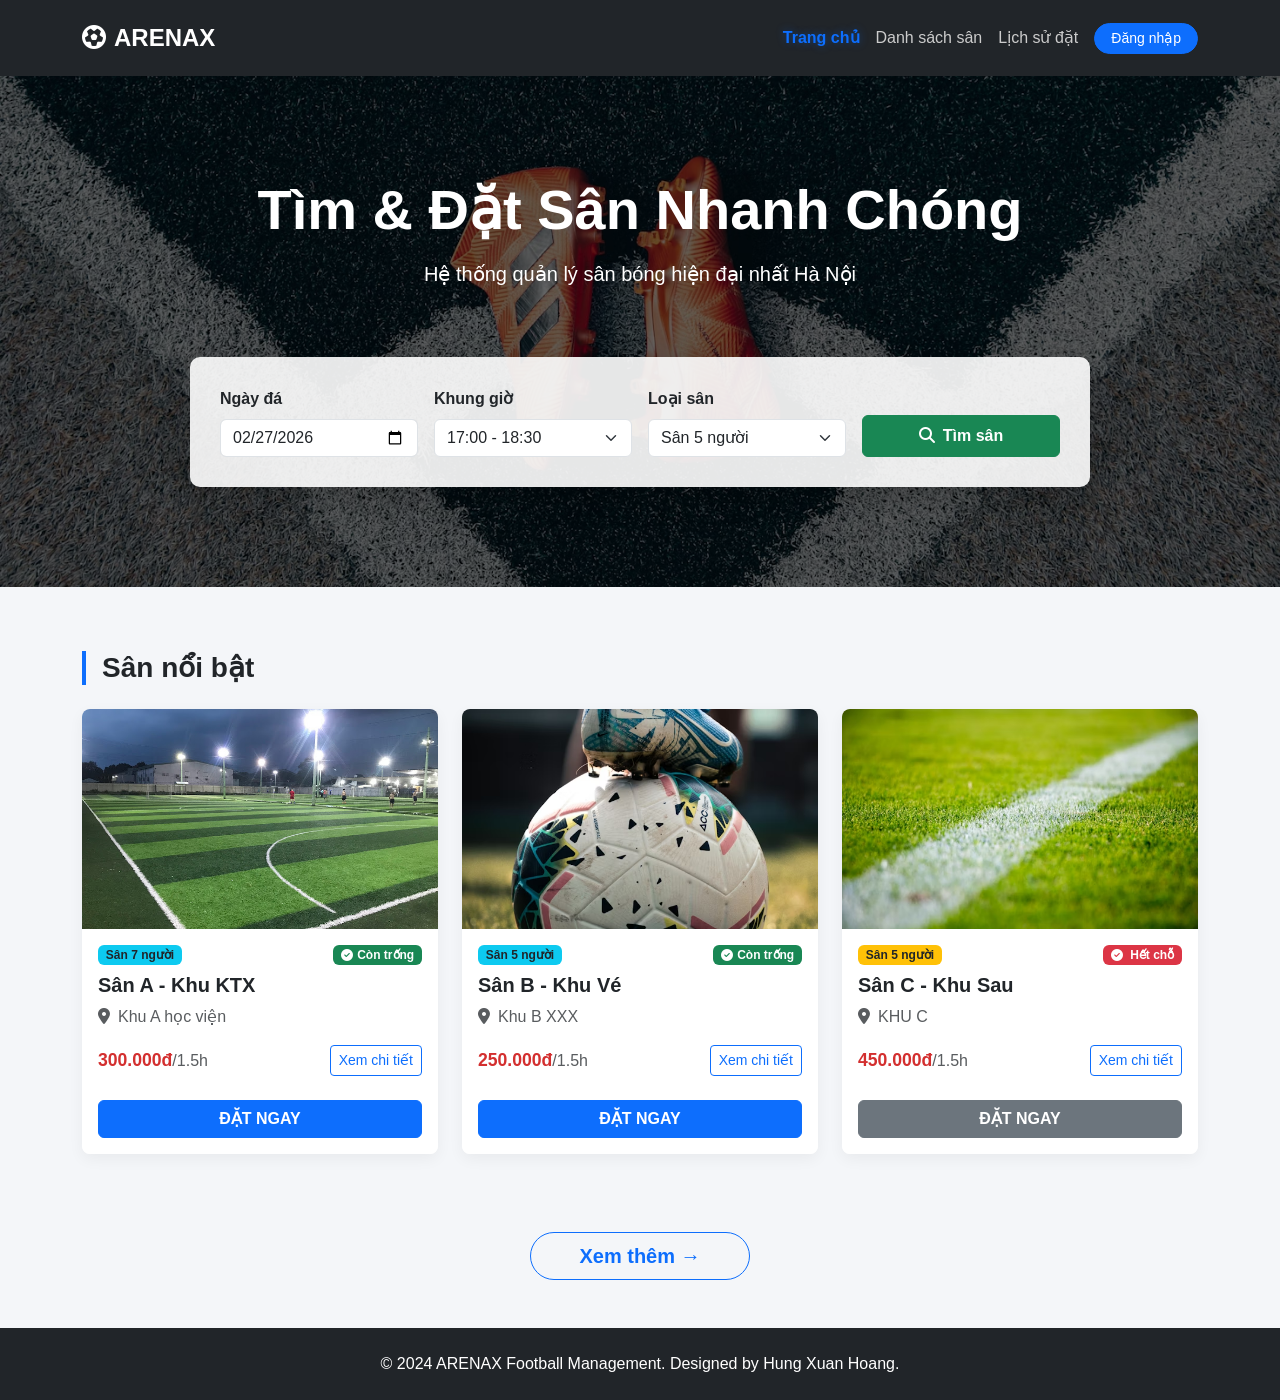
==== src/main/resources/static/user/index.html @ ef9e5f68 "Cập nhật cấu trúc Frontend: Xóa templates, chuyển HTML/CSS sang static" ====
<!DOCTYPE html>
<html lang="en">
<head>
    <meta charset="UTF-8">
    <meta name="viewport" content="width=device-width, initial-scale=1.0">
    <title>Trang chủ - ArenaX</title>
    <link href="https://cdn.jsdelivr.net/npm/bootstrap@5.3.0/dist/css/bootstrap.min.css" rel="stylesheet">
    <link rel="stylesheet" href="https://cdnjs.cloudflare.com/ajax/libs/font-awesome/6.4.0/css/all.min.css">
    <link rel="stylesheet" href="../../static/user/css/style.css">
    <link rel="stylesheet" href="../../static/user/css/index.css">
</head>
<body>
    <nav class="navbar navbar-expand-lg bg-dark navbar-dark sticky-top">
        <div class="container">
            <a class="navbar-brand fw-bold" href="#"><i class="fas fa-futbol me-2"></i>ARENAX</a>
            <button class="navbar-toggler" type="button" data-bs-toggle="collapse" data-bs-target="#navbarNav">
                <span class="navbar-toggler-icon"></span>
            </button>
            <div class="collapse navbar-collapse" id="navbarNav">
                <ul class="navbar-nav ms-auto align-items-center">
                    <li class="nav-item"><a class="nav-link active" href="index.html">Trang chủ</a></li>
                    <li class="nav-item"><a class="nav-link" href="danh-sach-san.html">Danh sách sân</a></li>
                    <li class="nav-item"><a class="nav-link" href="lich-su-dat-san.html">Lịch sử đặt</a></li>    
                    <li class="nav-item ms-2"><a class="btn btn-primary btn-sm px-3 rounded-pill" href="login.html">Đăng nhập</a></li>
                </ul>
            </div>
        </div>
    </nav>

    <div class="hero-section text-center">
        <div class="container">
            <h1 class="display-4 fw-bold mb-3">Tìm & Đặt Sân Nhanh Chóng</h1>
            <p class="lead mb-5">Hệ thống quản lý sân bóng hiện đại nhất Hà Nội</p>
            <div class="row justify-content-center">
                <div class="col-ms-10">
                    <div class="search-box text-dark">
                        <form class="row g-3 align-items-end">
                            <div class="col-md-3 text-start">
                                <label class="form-label fw-bold">Ngày đá</label>
                                <input type="date" class="form-control" value="2026-02-27"> 
                            </div>
                            <div class="col-md-3 text-start">
                                <label class="form-label fw-bold">Khung giờ</label>
                                <select class="form-select">
                                    <option>17:00 - 18:30</option>
                                    <option>18:30 - 20:00</option>
                                    <option>20:00 - 21:30</option>
                                </select>
                            </div>
                            <div class="col-md-3 text-start">
                                <label class="form-label fw-bold">Loại sân</label>
                                <select class="form-select">
                                    <option>Sân 5 người</option>
                                    <option>Sân 7 người</option>
                                    <option>Sân 11 người</option>
                                </select>
                            </div>
                            <div class="col-md-3">
                                <button type="button" class="btn btn-success w-100 fw-bold py-2"><i class="fas fa-search me-2"></i>Tìm sân</button>
                            </div>
                        </form>
                    </div>
                </div>
            </div> 
        </div>
    </div>

    <div class="container py-4">
        <h3 class="fw-bold mb-4 border-start border-4 border-primary ps-3"> Sân nổi bật</h3>
        <div class="row">
            <div class="col-md-4">
                <div class="card pitch-card">
                    <img src="../../static/user/images/san3.jpg" class="pitch-img card-img-top" alt="San 1">
                    <div class="card-body">
                        <div class="d-flex justify-content-between mb-2">
                            <span class="badge bg-info text-dark"> Sân 7 người</span>
                            <span class="badge bg-success "><i class="fas fa-check-circle me-1"></i>Còn trống</span>
                        </div>
                        <h5 class="card-title fw-bold"> Sân A - Khu KTX</h5>
                        <p class="card-text text-muted"><i class="fas fa-map-marker-alt me-2"></i>Khu A học viện</p>
                        <div class="d-flex justify-content-between align-items-center mt-3">
                            <div class="price-tag">300.000đ<span class="text-muted fs-6 fw-normal">/1.5h</span></div>
                            <button class="btn btn-outline-primary btn-sm" onclick="openModal()">Xem chi tiết</button>
                        </div>
                    </div>
                    <div class="card-footer bg-white  border-0 pb-3">
                        <button class="btn btn-primary w-100 fw-bold">ĐẶT NGAY</button>
                    </div>
                </div>
            </div>
            
            <div class="col-md-4">
                <div class="card pitch-card">
                    <img src="../../static/user/images/san1.avif" class="pitch-img card-img-top" alt="San 2">
                    <div class="card-body">
                        <div class="d-flex justify-content-between mb-2">
                            <span class="badge bg-info text-dark"> Sân 5 người</span>
                            <span class="badge bg-success"><i class="fas fa-check-circle me-1"></i>Còn trống</span>
                        </div>
                        <h5 class="card-title fw-bold">Sân B - Khu Vé</h5>
                        <p class="card-text text-muted"><i class="fas fa-map-marker-alt me-2"></i>Khu B XXX</p>
                        <div class="d-flex justify-content-between align-items-center mt-3">
                            <div class="price-tag">250.000đ<span class="text-muted fs-6 fw-normal">/1.5h</span></div>
                            <button class="btn btn-outline-primary btn-sm" onclick="openModal()"> Xem chi tiết</button>
                        </div>
                    </div>
                    <div class="card-footer bg-white border-0 pb-3">
                        <button class="btn btn-primary w-100 fw-bold">ĐẶT NGAY</button>
                    </div>
                </div>
            </div>
            
            <div class="col-md-4">
                <div class="card pitch-card">
                    <img src="../../static/user/images/san2.avif" class="pitch-img card-img-top" alt="San 3">
                    <div class="card-body">
                        <div class="d-flex justify-content-between mb-2">
                            <span class="badge bg-warning text-dark">Sân 5 người</span>
                            <span class="badge bg-danger"><i class="fas fa-check-circle me-1"></i> Hết chỗ</span>
                        </div>
                        <h5 class="card-title fw-bold"> Sân C - Khu Sau</h5>
                        <p class="card-text text-muted"><i class="fas fa-map-marker-alt me-2"></i>KHU C</p>
                        <div class="d-flex justify-content-between align-items-center mt-3">
                            <div class="price-tag">450.000đ<span class="text-muted fs-6 fw-normal">/1.5h</span></div>
                            <button class="btn btn-outline-primary btn-sm" onclick="openModal()"> Xem chi tiết</button>
                        </div>
                    </div>
                    <div class="card-footer bg-white border-0 pb-3">
                        <button class="btn btn-secondary w-100 fw-bold">ĐẶT NGAY</button>
                    </div>
                </div>
            </div>
        </div>
    </div>

    <div class="text-center mt-4 mb-5">
        <button class="btn btn-outline-primary btn-lg rounded-pill px-5 py-2 fw-bold "> Xem thêm &rarr;</button>
    </div>

    <footer class="bg-dark text-white text-center py-4 mt-5">
        <div class="container">
            <p class="mb-0">&copy; 2024 ARENAX Football Management. Designed by Hung Xuan Hoang.</p>
        </div>
    </footer>

    <div class="modal-overlay" id="detailModal">
        <div class="custom-modal">
            <i class="fas fa-times modal-close" onclick="closeModal()"></i>
            
            <div class="modal-left">
                <h2 class="modal-title">Sân A - Khu KTX</h2>
                <p class="modal-loc"><i class="fas fa-map-marker-alt text-danger me-2"></i>Khu A, Học viện PTIT</p>
                <hr style="border-color: #eee;">
                
                <h5 class="mb-3 fw-bold">Tiện ích</h5>
                <div class="amenities">
                    <div class="amenity"><i class="fas fa-wifi"></i>Wifi</div>
                    <div class="amenity"><i class="fas fa-parking text-success"></i>Gửi xe</div>
                    <div class="amenity"><i class="fas fa-tint text-info"></i>Nước uống</div>
                    <div class="amenity"><i class="fas fa-tshirt text-warning"></i>Thuê áo</div>
                </div>

                <h5 class="mb-2 fw-bold mt-4">Mô tả</h5>
                <p class="modal-desc">Sân cỏ nhân tạo chất lượng cao 100% nhập khẩu, hệ thống đèn chiếu sáng tiêu chuẩn LED Philips. Phù hợp cho đá giải, đá giao hữu và quay phát trực tiếp.</p>
            </div>

            <div class="modal-right">
                <div class="price-box">
                    <h3>300.000đ <span>/ trận</span></h3>
                </div>
                <hr style="border-color: #ddd;">
                <ul class="benefits">
                    <li><i class="fas fa-check text-success"></i> Giữ sân ngay lập tức</li>
                    <li><i class="fas fa-check text-success"></i> Đặt cọc online chỉ 30%</li>
                    <li><i class="fas fa-check text-success"></i> Hoàn cọc nếu hủy trước 24h</li>
                </ul>
                <button class="btn btn-primary w-100 fw-bold py-2 mt-2">ĐẶT LỊCH NGAY</button>
            </div>
        </div>
    </div>

    <script src="https://cdn.jsdelivr.net/npm/bootstrap@5.3.0/dist/js/bootstrap.bundle.min.js"></script>
    
    <script src="../../static/user/js/xem-them.js"></script>
    <script src="../../static/user/js/main.js"></script>
</body>
</html>
---- src/main/resources/static/user/css/style.css ----
/* --- CÀI ĐẶT CHUNG --- */
body { 
    font-family: 'Segoe UI', sans-serif; 
    background-color: #f4f6f9; 
}

/* --- NAVBAR QUẢN LÝ ACTIVE --- */
.navbar { 
    background-color: #212529 !important; 
    padding: 15px 0; 
}
.navbar-brand { 
    color: #fff !important; 
    font-weight: bold; 
    font-size: 24px; 
}
.navbar-nav .nav-link { 
    color: #ccc !important; 
    transition: all 0.3s ease;
}
/* Hiệu ứng khi được trỏ vào hoặc đang active */
.navbar-nav .nav-link:hover,
.navbar-nav .nav-link.active { 
    color: #0d6efd !important; 
    font-weight: bold;
    text-shadow: 0 0 8px rgba(13,110,253,0.4); /* Làm sáng bừng chữ */
}

.btn-login { 
    background-color: #0d6efd; 
    color: white; 
    border-radius: 20px; 
    padding: 5px 20px; 
    text-decoration: none; 
}

/* --- CARD SÂN BÓNG (Dùng chung nhiều trang) --- */
.pitch-card { 
    border: none; 
    box-shadow: 0 5px 15px rgba(0,0,0,0.05); 
    border-radius: 8px; 
    overflow: hidden; 
    margin-bottom: 30px; 
    transition: transform 0.3s;
}
.pitch-card:hover {
    transform: translateY(-5px);
    box-shadow: 0 10px 25px rgba(0,0,0,0.1);
}
.pitch-card img, .pitch-img { 
    height: 220px; 
    object-fit: cover; 
    width: 100%; 
    border-top-left-radius: var(--bs-card-border-radius);
    border-top-right-radius: var(--bs-card-border-radius);
}
.pitch-body { 
    padding: 20px; 
}
.price-tag, .pitch-price { 
    color: #d32f2f; 
    font-weight: bold; 
    font-size: 1.1rem; 
}
.badge-custom { 
    position: absolute; 
    top: 15px; 
    right: 15px; 
    background: #28a745; 
    color: white; 
    padding: 5px 15px; 
    border-radius: 20px; 
}

/* --- BOX TÌM KIẾM CHUNG --- */
.search-box {
    background: rgba(255, 255, 255, 0.9); 
    padding: 30px; 
    border-radius: 10px;
    max-width: 900px; 
    margin: 20px auto 0; 
    box-shadow: 0 10px 30px rgba(0,0,0,0.2);
}
---- src/main/resources/static/user/css/index.css ----
/* Hero section riêng của trang chủ */
.hero-section {
    background: linear-gradient(rgba(0,0,0,0.6), rgba(0,0,0,0.6)), url('../images/sanchinh.avif');
    background-size: cover;
    background-position: center;
    color: white;
    padding: 100px 0;
    margin-bottom: 40px;
}

/* Modal Popup riêng trang chủ */
.modal-overlay { 
    display: none; 
    position: fixed; 
    top: 0; left: 0; width: 100%; height: 100%; 
    background: rgba(0,0,0,0.6); 
    z-index: 1000; 
    align-items: center; justify-content: center; 
    backdrop-filter: blur(3px); 
}
.custom-modal { 
    background: white; width: 850px; max-width: 95%; 
    border-radius: 12px; display: flex; overflow: hidden; position: relative; 
    animation: modalFadeIn 0.3s ease; 
}
@keyframes modalFadeIn { 
    from { opacity: 0; transform: translateY(-20px); } 
    to { opacity: 1; transform: translateY(0); } 
}
.modal-close { position: absolute; top: 15px; right: 20px; font-size: 24px; cursor: pointer; color: #888; transition: 0.3s; z-index: 10; }
.modal-close:hover { color: #222; }
.modal-left { flex: 1.5; padding: 30px; }
.modal-right { flex: 1; background: #f8f9fa; padding: 30px; display: flex; flex-direction: column; justify-content: center; border-left: 1px solid #eee; }
.modal-title { font-size: 22px; font-weight: bold; color: #222; margin-bottom: 5px; }
.modal-loc { color: #666; font-size: 14px; margin-bottom: 20px; }
.amenities { display: flex; gap: 20px; margin-bottom: 20px; }
.amenity { text-align: center; color: #555; font-size: 13px; }
.amenity i { font-size: 24px; color: #0d6efd; margin-bottom: 5px; display: block; }
.modal-desc { font-size: 14px; color: #555; line-height: 1.6; }
.price-box { text-align: center; margin-bottom: 20px; }
.price-box h3 { color: #0d6efd; font-size: 28px; font-weight: bold; margin: 0; }
.price-box span { font-size: 14px; color: #666; font-weight: normal; }
.benefits { list-style: none; padding: 0; margin-bottom: 30px; }
.benefits li { font-size: 14px; color: #444; margin-bottom: 10px; }
.benefits li i { margin-right: 8px; }
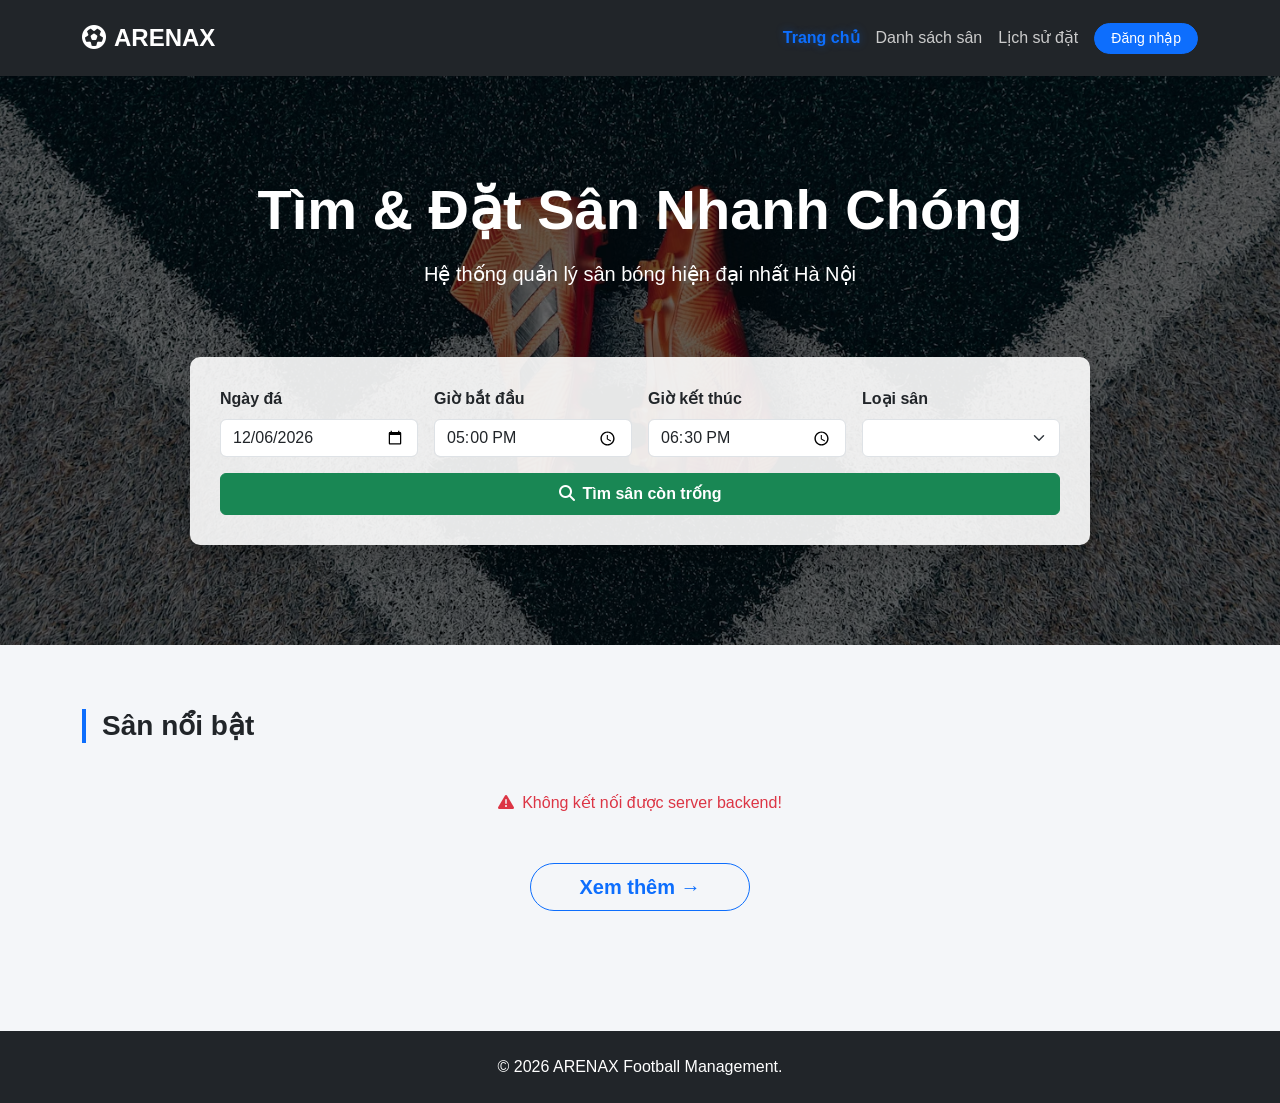
==== commit 7d9ef511: "Sửa backend" ====
--- a/src/main/resources/static/user/index.html
+++ b/src/main/resources/static/user/index.html
@@ -1,187 +1,203 @@
 <!DOCTYPE html>
-<html lang="en">
+<html lang="vi">
 <head>
     <meta charset="UTF-8">
     <meta name="viewport" content="width=device-width, initial-scale=1.0">
     <title>Trang chủ - ArenaX</title>
     <link href="https://cdn.jsdelivr.net/npm/bootstrap@5.3.0/dist/css/bootstrap.min.css" rel="stylesheet">
     <link rel="stylesheet" href="https://cdnjs.cloudflare.com/ajax/libs/font-awesome/6.4.0/css/all.min.css">
-    <link rel="stylesheet" href="../../static/user/css/style.css">
-    <link rel="stylesheet" href="../../static/user/css/index.css">
+    <link rel="stylesheet" href="../user/css/style.css">
+    <link rel="stylesheet" href="../user/css/index.css">
+    <style>
+        .user-menu-btn{background:transparent;border:1px solid rgba(255,255,255,.3);border-radius:25px;color:#fff;padding:5px 14px;cursor:pointer;display:flex;align-items:center;gap:8px}
+        .user-avatar{width:32px;height:32px;background:#0d6efd;border-radius:50%;display:flex;align-items:center;justify-content:center;font-weight:700;font-size:14px;color:#fff}
+        .user-info-text{line-height:1.2;text-align:left}
+        .user-info-text .u-name{font-weight:600;font-size:14px}
+        .user-info-text .u-sub{font-size:11px;color:#adb5bd}
+        .rank-badge{font-size:11px;background:rgba(255,255,255,.15);border-radius:12px;padding:2px 8px}
+        .loading-spinner{text-align:center;padding:40px;color:#666;width:100%}
+        #search-results{display:none}
+    </style>
 </head>
 <body>
-    <nav class="navbar navbar-expand-lg bg-dark navbar-dark sticky-top">
-        <div class="container">
-            <a class="navbar-brand fw-bold" href="#"><i class="fas fa-futbol me-2"></i>ARENAX</a>
-            <button class="navbar-toggler" type="button" data-bs-toggle="collapse" data-bs-target="#navbarNav">
-                <span class="navbar-toggler-icon"></span>
-            </button>
-            <div class="collapse navbar-collapse" id="navbarNav">
-                <ul class="navbar-nav ms-auto align-items-center">
-                    <li class="nav-item"><a class="nav-link active" href="index.html">Trang chủ</a></li>
-                    <li class="nav-item"><a class="nav-link" href="danh-sach-san.html">Danh sách sân</a></li>
-                    <li class="nav-item"><a class="nav-link" href="lich-su-dat-san.html">Lịch sử đặt</a></li>    
-                    <li class="nav-item ms-2"><a class="btn btn-primary btn-sm px-3 rounded-pill" href="login.html">Đăng nhập</a></li>
-                </ul>
-            </div>
+<nav class="navbar navbar-expand-lg bg-dark navbar-dark sticky-top">
+  <div class="container">
+    <a class="navbar-brand fw-bold" href="index.html"><i class="fas fa-futbol me-2"></i>ARENAX</a>
+    <button class="navbar-toggler" type="button" data-bs-toggle="collapse" data-bs-target="#navbarNav"><span class="navbar-toggler-icon"></span></button>
+    <div class="collapse navbar-collapse" id="navbarNav">
+      <ul class="navbar-nav ms-auto align-items-center">
+        <li class="nav-item"><a class="nav-link active" href="index.html">Trang chủ</a></li>
+        <li class="nav-item"><a class="nav-link" href="danh-sach-san.html">Danh sách sân</a></li>
+        <li class="nav-item"><a class="nav-link" href="lich-su-dat-san.html">Lịch sử đặt</a></li>
+        <li class="nav-item ms-2" id="nav-login-item">
+          <a class="btn btn-primary btn-sm px-3 rounded-pill" href="login.html">Đăng nhập</a>
+        </li>
+        <li class="nav-item ms-2 dropdown" id="nav-user-item" style="display:none">
+          <button class="user-menu-btn dropdown-toggle" data-bs-toggle="dropdown">
+            <div class="user-avatar" id="nav-user-avatar">U</div>
+            <div class="user-info-text">
+              <div class="u-name" id="nav-user-name">Khách</div>
+              <div class="u-sub"><span id="nav-user-points">0 điểm</span>&nbsp;·&nbsp;<span class="rank-badge" id="nav-user-rank"></span></div>
+            </div>
+          </button>
+          <ul class="dropdown-menu dropdown-menu-end">
+            <li><a class="dropdown-item" href="lich-su-dat-san.html"><i class="fas fa-history me-2"></i>Lịch sử đặt sân</a></li>
+            <li><hr class="dropdown-divider"></li>
+            <li><a class="dropdown-item text-danger" href="#" onclick="logout()"><i class="fas fa-sign-out-alt me-2"></i>Đăng xuất</a></li>
+          </ul>
+        </li>
+      </ul>
+    </div>
+  </div>
+</nav>
+
+<div class="hero-section text-center">
+  <div class="container">
+    <h1 class="display-4 fw-bold mb-3">Tìm &amp; Đặt Sân Nhanh Chóng</h1>
+    <p class="lead mb-5">Hệ thống quản lý sân bóng hiện đại nhất Hà Nội</p>
+    <div class="row justify-content-center">
+      <div class="col-ms-10">
+        <div class="search-box text-dark">
+          <div class="row g-3 align-items-end">
+            <div class="col-md-3 text-start">
+              <label class="form-label fw-bold">Ngày đá</label>
+              <input type="date" class="form-control" id="search-ngay">
+            </div>
+            <div class="col-md-3 text-start">
+              <label class="form-label fw-bold">Giờ bắt đầu</label>
+              <input type="time" class="form-control" id="search-gio-bd" value="17:00">
+            </div>
+            <div class="col-md-3 text-start">
+              <label class="form-label fw-bold">Giờ kết thúc</label>
+              <input type="time" class="form-control" id="search-gio-kt" value="18:30">
+            </div>
+            <div class="col-md-3 text-start">
+              <label class="form-label fw-bold">Loại sân</label>
+              <select class="form-select" id="search-loai"></select>
+            </div>
+            <div class="col-12">
+              <button type="button" class="btn btn-success w-100 fw-bold py-2" onclick="timSan()">
+                <i class="fas fa-search me-2"></i>Tìm sân còn trống
+              </button>
+            </div>
+          </div>
         </div>
-    </nav>
-
-    <div class="hero-section text-center">
-        <div class="container">
-            <h1 class="display-4 fw-bold mb-3">Tìm & Đặt Sân Nhanh Chóng</h1>
-            <p class="lead mb-5">Hệ thống quản lý sân bóng hiện đại nhất Hà Nội</p>
-            <div class="row justify-content-center">
-                <div class="col-ms-10">
-                    <div class="search-box text-dark">
-                        <form class="row g-3 align-items-end">
-                            <div class="col-md-3 text-start">
-                                <label class="form-label fw-bold">Ngày đá</label>
-                                <input type="date" class="form-control" value="2026-02-27"> 
-                            </div>
-                            <div class="col-md-3 text-start">
-                                <label class="form-label fw-bold">Khung giờ</label>
-                                <select class="form-select">
-                                    <option>17:00 - 18:30</option>
-                                    <option>18:30 - 20:00</option>
-                                    <option>20:00 - 21:30</option>
-                                </select>
-                            </div>
-                            <div class="col-md-3 text-start">
-                                <label class="form-label fw-bold">Loại sân</label>
-                                <select class="form-select">
-                                    <option>Sân 5 người</option>
-                                    <option>Sân 7 người</option>
-                                    <option>Sân 11 người</option>
-                                </select>
-                            </div>
-                            <div class="col-md-3">
-                                <button type="button" class="btn btn-success w-100 fw-bold py-2"><i class="fas fa-search me-2"></i>Tìm sân</button>
-                            </div>
-                        </form>
-                    </div>
-                </div>
-            </div> 
-        </div>
-    </div>
-
-    <div class="container py-4">
-        <h3 class="fw-bold mb-4 border-start border-4 border-primary ps-3"> Sân nổi bật</h3>
-        <div class="row">
-            <div class="col-md-4">
-                <div class="card pitch-card">
-                    <img src="../../static/user/images/san3.jpg" class="pitch-img card-img-top" alt="San 1">
-                    <div class="card-body">
-                        <div class="d-flex justify-content-between mb-2">
-                            <span class="badge bg-info text-dark"> Sân 7 người</span>
-                            <span class="badge bg-success "><i class="fas fa-check-circle me-1"></i>Còn trống</span>
-                        </div>
-                        <h5 class="card-title fw-bold"> Sân A - Khu KTX</h5>
-                        <p class="card-text text-muted"><i class="fas fa-map-marker-alt me-2"></i>Khu A học viện</p>
-                        <div class="d-flex justify-content-between align-items-center mt-3">
-                            <div class="price-tag">300.000đ<span class="text-muted fs-6 fw-normal">/1.5h</span></div>
-                            <button class="btn btn-outline-primary btn-sm" onclick="openModal()">Xem chi tiết</button>
-                        </div>
-                    </div>
-                    <div class="card-footer bg-white  border-0 pb-3">
-                        <button class="btn btn-primary w-100 fw-bold">ĐẶT NGAY</button>
-                    </div>
-                </div>
-            </div>
-            
-            <div class="col-md-4">
-                <div class="card pitch-card">
-                    <img src="../../static/user/images/san1.avif" class="pitch-img card-img-top" alt="San 2">
-                    <div class="card-body">
-                        <div class="d-flex justify-content-between mb-2">
-                            <span class="badge bg-info text-dark"> Sân 5 người</span>
-                            <span class="badge bg-success"><i class="fas fa-check-circle me-1"></i>Còn trống</span>
-                        </div>
-                        <h5 class="card-title fw-bold">Sân B - Khu Vé</h5>
-                        <p class="card-text text-muted"><i class="fas fa-map-marker-alt me-2"></i>Khu B XXX</p>
-                        <div class="d-flex justify-content-between align-items-center mt-3">
-                            <div class="price-tag">250.000đ<span class="text-muted fs-6 fw-normal">/1.5h</span></div>
-                            <button class="btn btn-outline-primary btn-sm" onclick="openModal()"> Xem chi tiết</button>
-                        </div>
-                    </div>
-                    <div class="card-footer bg-white border-0 pb-3">
-                        <button class="btn btn-primary w-100 fw-bold">ĐẶT NGAY</button>
-                    </div>
-                </div>
-            </div>
-            
-            <div class="col-md-4">
-                <div class="card pitch-card">
-                    <img src="../../static/user/images/san2.avif" class="pitch-img card-img-top" alt="San 3">
-                    <div class="card-body">
-                        <div class="d-flex justify-content-between mb-2">
-                            <span class="badge bg-warning text-dark">Sân 5 người</span>
-                            <span class="badge bg-danger"><i class="fas fa-check-circle me-1"></i> Hết chỗ</span>
-                        </div>
-                        <h5 class="card-title fw-bold"> Sân C - Khu Sau</h5>
-                        <p class="card-text text-muted"><i class="fas fa-map-marker-alt me-2"></i>KHU C</p>
-                        <div class="d-flex justify-content-between align-items-center mt-3">
-                            <div class="price-tag">450.000đ<span class="text-muted fs-6 fw-normal">/1.5h</span></div>
-                            <button class="btn btn-outline-primary btn-sm" onclick="openModal()"> Xem chi tiết</button>
-                        </div>
-                    </div>
-                    <div class="card-footer bg-white border-0 pb-3">
-                        <button class="btn btn-secondary w-100 fw-bold">ĐẶT NGAY</button>
-                    </div>
-                </div>
-            </div>
-        </div>
-    </div>
-
-    <div class="text-center mt-4 mb-5">
-        <button class="btn btn-outline-primary btn-lg rounded-pill px-5 py-2 fw-bold "> Xem thêm &rarr;</button>
-    </div>
-
-    <footer class="bg-dark text-white text-center py-4 mt-5">
-        <div class="container">
-            <p class="mb-0">&copy; 2024 ARENAX Football Management. Designed by Hung Xuan Hoang.</p>
-        </div>
-    </footer>
-
-    <div class="modal-overlay" id="detailModal">
-        <div class="custom-modal">
-            <i class="fas fa-times modal-close" onclick="closeModal()"></i>
-            
-            <div class="modal-left">
-                <h2 class="modal-title">Sân A - Khu KTX</h2>
-                <p class="modal-loc"><i class="fas fa-map-marker-alt text-danger me-2"></i>Khu A, Học viện PTIT</p>
-                <hr style="border-color: #eee;">
-                
-                <h5 class="mb-3 fw-bold">Tiện ích</h5>
-                <div class="amenities">
-                    <div class="amenity"><i class="fas fa-wifi"></i>Wifi</div>
-                    <div class="amenity"><i class="fas fa-parking text-success"></i>Gửi xe</div>
-                    <div class="amenity"><i class="fas fa-tint text-info"></i>Nước uống</div>
-                    <div class="amenity"><i class="fas fa-tshirt text-warning"></i>Thuê áo</div>
-                </div>
-
-                <h5 class="mb-2 fw-bold mt-4">Mô tả</h5>
-                <p class="modal-desc">Sân cỏ nhân tạo chất lượng cao 100% nhập khẩu, hệ thống đèn chiếu sáng tiêu chuẩn LED Philips. Phù hợp cho đá giải, đá giao hữu và quay phát trực tiếp.</p>
-            </div>
-
-            <div class="modal-right">
-                <div class="price-box">
-                    <h3>300.000đ <span>/ trận</span></h3>
-                </div>
-                <hr style="border-color: #ddd;">
-                <ul class="benefits">
-                    <li><i class="fas fa-check text-success"></i> Giữ sân ngay lập tức</li>
-                    <li><i class="fas fa-check text-success"></i> Đặt cọc online chỉ 30%</li>
-                    <li><i class="fas fa-check text-success"></i> Hoàn cọc nếu hủy trước 24h</li>
-                </ul>
-                <button class="btn btn-primary w-100 fw-bold py-2 mt-2">ĐẶT LỊCH NGAY</button>
-            </div>
-        </div>
-    </div>
-
-    <script src="https://cdn.jsdelivr.net/npm/bootstrap@5.3.0/dist/js/bootstrap.bundle.min.js"></script>
-    
-    <script src="../../static/user/js/xem-them.js"></script>
-    <script src="../../static/user/js/main.js"></script>
+      </div>
+    </div>
+  </div>
+</div>
+
+<!-- Kết quả tìm kiếm -->
+<div class="container py-4" id="search-results">
+  <h3 class="fw-bold mb-4 border-start border-4 border-success ps-3">
+    <i class="fas fa-search me-2 text-success"></i>Kết quả tìm kiếm
+    <button class="btn btn-sm btn-outline-secondary ms-3" onclick="dongKQ()">✕ Đóng</button>
+  </h3>
+  <div class="row" id="search-list"></div>
+</div>
+
+<!-- Sân nổi bật -->
+<div class="container py-4" id="featured-section">
+  <h3 class="fw-bold mb-4 border-start border-4 border-primary ps-3">Sân nổi bật</h3>
+  <div class="row" id="featured-list">
+    <div class="loading-spinner"><i class="fas fa-spinner fa-spin fa-2x"></i><p>Đang tải...</p></div>
+  </div>
+  <div class="text-center mt-2 mb-5">
+    <a href="danh-sach-san.html" class="btn btn-outline-primary btn-lg rounded-pill px-5 py-2 fw-bold">Xem thêm &rarr;</a>
+  </div>
+</div>
+
+<footer class="bg-dark text-white text-center py-4 mt-5">
+  <div class="container"><p class="mb-0">&copy; 2026 ARENAX Football Management.</p></div>
+</footer>
+
+<!-- Modal chi tiết -->
+<div class="modal-overlay" id="detailModal" onclick="if(event.target===this)closeModal()">
+  <div class="custom-modal">
+    <i class="fas fa-times modal-close" onclick="closeModal()"></i>
+    <div class="modal-left">
+      <img id="modal-san-img" src="" alt="" style="width:100%;height:200px;object-fit:cover;border-radius:8px;margin-bottom:16px">
+      <h2 class="modal-title" id="modal-san-title"></h2>
+      <p class="modal-loc"><i class="fas fa-map-marker-alt text-danger me-2"></i><span id="modal-san-diachi"></span></p>
+      <p><span class="badge bg-info text-dark" id="modal-san-loai"></span></p>
+      <hr>
+      <h5 class="mb-3 fw-bold">Tiện ích</h5>
+      <div class="amenities" id="modal-san-tieních"></div>
+      <h5 class="mb-2 fw-bold mt-4">Mô tả</h5>
+      <p class="modal-desc" id="modal-san-mota"></p>
+    </div>
+    <div class="modal-right">
+      <div class="price-box"><h3 id="modal-san-gia"></h3><span>/ 1.5h</span></div>
+      <hr>
+      <ul class="benefits">
+        <li><i class="fas fa-check text-success"></i> Giữ sân ngay lập tức</li>
+        <li><i class="fas fa-check text-success"></i> Đặt cọc online chỉ 30%</li>
+        <li><i class="fas fa-check text-success"></i> Hoàn cọc nếu hủy trước 24h</li>
+      </ul>
+      <button class="btn btn-primary w-100 fw-bold py-2 mt-2" id="modal-btn-dat">ĐẶT LỊCH NGAY</button>
+    </div>
+  </div>
+</div>
+
+<script src="https://cdn.jsdelivr.net/npm/bootstrap@5.3.0/dist/js/bootstrap.bundle.min.js"></script>
+<script src="../user/js/auth.js"></script>
+<script>
+  document.getElementById('search-ngay').value = new Date().toISOString().split('T')[0];
+
+  document.addEventListener('DOMContentLoaded', () => {
+    const user = getCurrentUser();
+    if (user) {
+      const av = document.getElementById('nav-user-avatar');
+      if (av) av.textContent = (user.hoTen || 'U')[0].toUpperCase();
+    }
+    loadLoaiSan(document.getElementById('search-loai'));
+    loadFeatured();
+  });
+
+  async function loadFeatured() {
+    const list = document.getElementById('featured-list');
+    try {
+      const res  = await fetch(API_BASE + '/api/san');
+      if (!res.ok) throw new Error();
+      const sans = await res.json();
+      list.innerHTML = sans.length === 0
+        ? '<p class="text-muted text-center py-4 col-12">Chưa có sân nào.</p>'
+        : sans.slice(0,6).map(buildSanCard).join('');
+    } catch {
+      list.innerHTML = '<p class="text-danger text-center py-4 col-12"><i class="fas fa-exclamation-triangle me-2"></i>Không kết nối được server backend!</p>';
+    }
+  }
+
+  async function timSan() {
+    const ngay = document.getElementById('search-ngay').value;
+    const bd   = document.getElementById('search-gio-bd').value;
+    const kt   = document.getElementById('search-gio-kt').value;
+    const loai = document.getElementById('search-loai').value;
+    if (!ngay || !bd || !kt) { alert('Vui lòng điền đầy đủ!'); return; }
+    if (bd >= kt) { alert('Giờ bắt đầu phải nhỏ hơn giờ kết thúc!'); return; }
+
+    document.getElementById('search-results').style.display = 'block';
+    document.getElementById('featured-section').style.display = 'none';
+    document.getElementById('search-list').innerHTML = '<div class="loading-spinner"><i class="fas fa-spinner fa-spin fa-2x"></i><p>Đang tìm...</p></div>';
+    document.getElementById('search-results').scrollIntoView({ behavior: 'smooth' });
+
+    try {
+      let url = API_BASE + '/api/san/tim-kiem?ngayDa=' + ngay + '&gioBatDau=' + bd + '&gioKetThuc=' + kt;
+      if (loai) url += '&maLoaiSan=' + loai;
+      const res  = await fetch(url);
+      const sans = await res.json();
+      document.getElementById('search-list').innerHTML = sans.length === 0
+        ? '<p class="text-warning text-center py-4 col-12"><i class="fas fa-search me-2"></i>Không có sân trống trong khung giờ này.</p>'
+        : sans.map(buildSanCard).join('');
+    } catch {
+      document.getElementById('search-list').innerHTML = '<p class="text-danger text-center py-4 col-12">Lỗi kết nối server!</p>';
+    }
+  }
+
+  function dongKQ() {
+    document.getElementById('search-results').style.display = 'none';
+    document.getElementById('featured-section').style.display = 'block';
+  }
+</script>
 </body>
-</html>+</html>
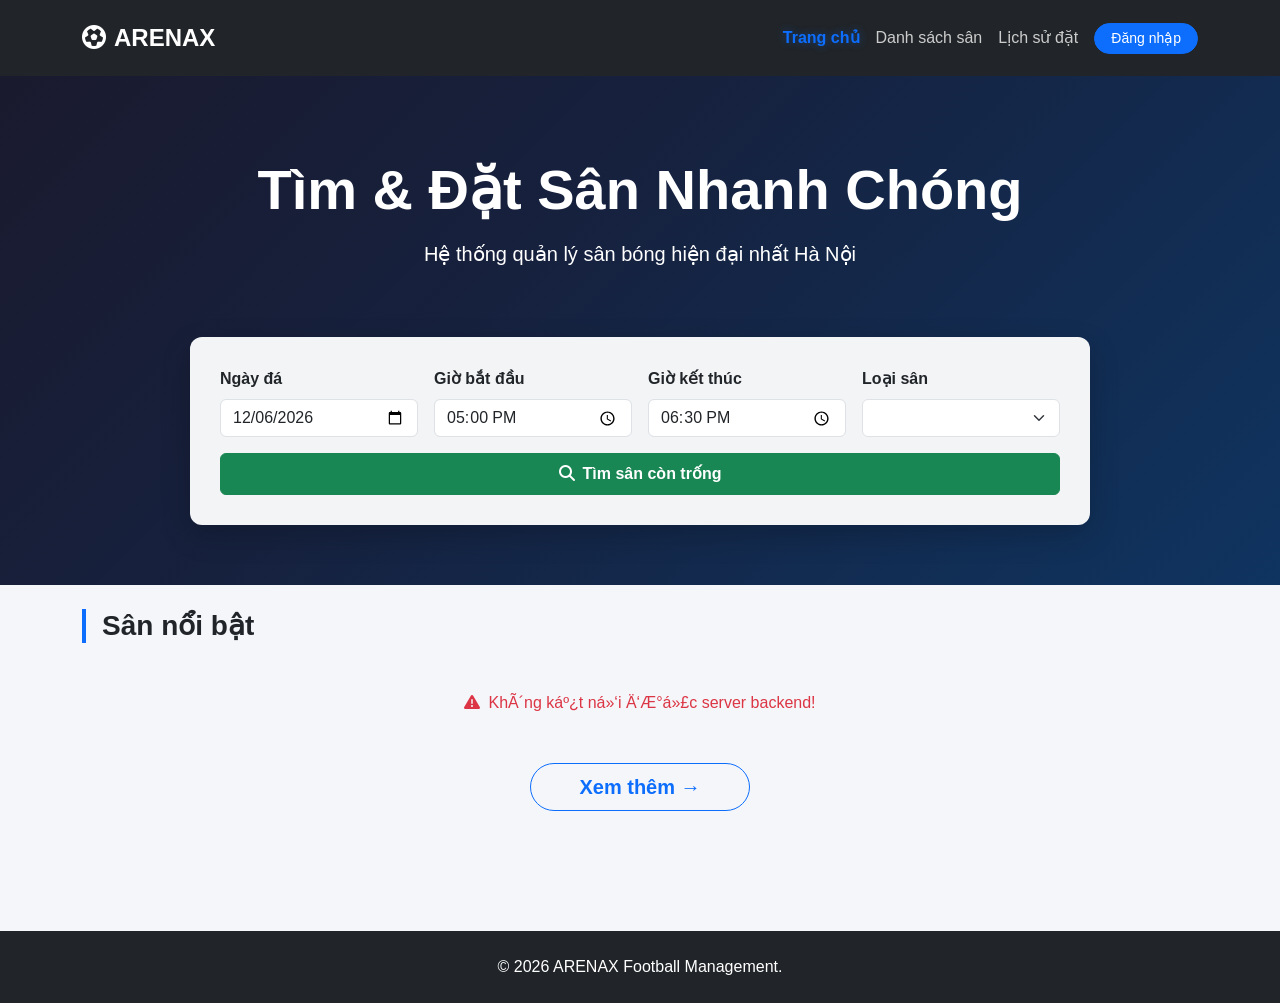
==== commit 4a424388: "Sửa backend" ====
--- a/src/main/resources/static/user/index.html
+++ b/src/main/resources/static/user/index.html
@@ -8,16 +8,7 @@
     <link rel="stylesheet" href="https://cdnjs.cloudflare.com/ajax/libs/font-awesome/6.4.0/css/all.min.css">
     <link rel="stylesheet" href="../user/css/style.css">
     <link rel="stylesheet" href="../user/css/index.css">
-    <style>
-        .user-menu-btn{background:transparent;border:1px solid rgba(255,255,255,.3);border-radius:25px;color:#fff;padding:5px 14px;cursor:pointer;display:flex;align-items:center;gap:8px}
-        .user-avatar{width:32px;height:32px;background:#0d6efd;border-radius:50%;display:flex;align-items:center;justify-content:center;font-weight:700;font-size:14px;color:#fff}
-        .user-info-text{line-height:1.2;text-align:left}
-        .user-info-text .u-name{font-weight:600;font-size:14px}
-        .user-info-text .u-sub{font-size:11px;color:#adb5bd}
-        .rank-badge{font-size:11px;background:rgba(255,255,255,.15);border-radius:12px;padding:2px 8px}
-        .loading-spinner{text-align:center;padding:40px;color:#666;width:100%}
-        #search-results{display:none}
-    </style>
+    
 </head>
 <body>
 <nav class="navbar navbar-expand-lg bg-dark navbar-dark sticky-top">
@@ -141,63 +132,6 @@
 
 <script src="https://cdn.jsdelivr.net/npm/bootstrap@5.3.0/dist/js/bootstrap.bundle.min.js"></script>
 <script src="../user/js/auth.js"></script>
-<script>
-  document.getElementById('search-ngay').value = new Date().toISOString().split('T')[0];
-
-  document.addEventListener('DOMContentLoaded', () => {
-    const user = getCurrentUser();
-    if (user) {
-      const av = document.getElementById('nav-user-avatar');
-      if (av) av.textContent = (user.hoTen || 'U')[0].toUpperCase();
-    }
-    loadLoaiSan(document.getElementById('search-loai'));
-    loadFeatured();
-  });
-
-  async function loadFeatured() {
-    const list = document.getElementById('featured-list');
-    try {
-      const res  = await fetch(API_BASE + '/api/san');
-      if (!res.ok) throw new Error();
-      const sans = await res.json();
-      list.innerHTML = sans.length === 0
-        ? '<p class="text-muted text-center py-4 col-12">Chưa có sân nào.</p>'
-        : sans.slice(0,6).map(buildSanCard).join('');
-    } catch {
-      list.innerHTML = '<p class="text-danger text-center py-4 col-12"><i class="fas fa-exclamation-triangle me-2"></i>Không kết nối được server backend!</p>';
-    }
-  }
-
-  async function timSan() {
-    const ngay = document.getElementById('search-ngay').value;
-    const bd   = document.getElementById('search-gio-bd').value;
-    const kt   = document.getElementById('search-gio-kt').value;
-    const loai = document.getElementById('search-loai').value;
-    if (!ngay || !bd || !kt) { alert('Vui lòng điền đầy đủ!'); return; }
-    if (bd >= kt) { alert('Giờ bắt đầu phải nhỏ hơn giờ kết thúc!'); return; }
-
-    document.getElementById('search-results').style.display = 'block';
-    document.getElementById('featured-section').style.display = 'none';
-    document.getElementById('search-list').innerHTML = '<div class="loading-spinner"><i class="fas fa-spinner fa-spin fa-2x"></i><p>Đang tìm...</p></div>';
-    document.getElementById('search-results').scrollIntoView({ behavior: 'smooth' });
-
-    try {
-      let url = API_BASE + '/api/san/tim-kiem?ngayDa=' + ngay + '&gioBatDau=' + bd + '&gioKetThuc=' + kt;
-      if (loai) url += '&maLoaiSan=' + loai;
-      const res  = await fetch(url);
-      const sans = await res.json();
-      document.getElementById('search-list').innerHTML = sans.length === 0
-        ? '<p class="text-warning text-center py-4 col-12"><i class="fas fa-search me-2"></i>Không có sân trống trong khung giờ này.</p>'
-        : sans.map(buildSanCard).join('');
-    } catch {
-      document.getElementById('search-list').innerHTML = '<p class="text-danger text-center py-4 col-12">Lỗi kết nối server!</p>';
-    }
-  }
-
-  function dongKQ() {
-    document.getElementById('search-results').style.display = 'none';
-    document.getElementById('featured-section').style.display = 'block';
-  }
-</script>
+<script src="./../user/js/index.js"></script>
 </body>
 </html>
--- a/src/main/resources/static/user/css/style.css
+++ b/src/main/resources/static/user/css/style.css
@@ -1,83 +1,236 @@
+/* ============================================================
+   ARENAX - Global User CSS
+   ============================================================ */
+
 /* --- CÀI ĐẶT CHUNG --- */
-body { 
-    font-family: 'Segoe UI', sans-serif; 
-    background-color: #f4f6f9; 
-}
-
-/* --- NAVBAR QUẢN LÝ ACTIVE --- */
-.navbar { 
-    background-color: #212529 !important; 
-    padding: 15px 0; 
-}
-.navbar-brand { 
-    color: #fff !important; 
-    font-weight: bold; 
-    font-size: 24px; 
-}
-.navbar-nav .nav-link { 
-    color: #ccc !important; 
+body {
+    font-family: 'Segoe UI', sans-serif;
+    background-color: #f4f6f9;
+}
+
+/* --- NAVBAR --- */
+.navbar {
+    background-color: #212529 !important;
+    padding: 15px 0;
+}
+.navbar-brand {
+    color: #fff !important;
+    font-weight: bold;
+    font-size: 24px;
+}
+.navbar-nav .nav-link {
+    color: #ccc !important;
     transition: all 0.3s ease;
 }
-/* Hiệu ứng khi được trỏ vào hoặc đang active */
 .navbar-nav .nav-link:hover,
-.navbar-nav .nav-link.active { 
-    color: #0d6efd !important; 
+.navbar-nav .nav-link.active {
+    color: #0d6efd !important;
     font-weight: bold;
-    text-shadow: 0 0 8px rgba(13,110,253,0.4); /* Làm sáng bừng chữ */
-}
-
-.btn-login { 
-    background-color: #0d6efd; 
-    color: white; 
-    border-radius: 20px; 
-    padding: 5px 20px; 
-    text-decoration: none; 
-}
-
-/* --- CARD SÂN BÓNG (Dùng chung nhiều trang) --- */
-.pitch-card { 
-    border: none; 
-    box-shadow: 0 5px 15px rgba(0,0,0,0.05); 
-    border-radius: 8px; 
-    overflow: hidden; 
-    margin-bottom: 30px; 
-    transition: transform 0.3s;
+    text-shadow: 0 0 8px rgba(13,110,253,0.4);
+}
+
+/* --- CARD SÂN BÓNG --- */
+.pitch-card {
+    border: none;
+    box-shadow: 0 5px 15px rgba(0,0,0,0.05);
+    border-radius: 12px;
+    overflow: hidden;
+    margin-bottom: 30px;
+    transition: transform 0.3s, box-shadow 0.3s;
 }
 .pitch-card:hover {
     transform: translateY(-5px);
-    box-shadow: 0 10px 25px rgba(0,0,0,0.1);
-}
-.pitch-card img, .pitch-img { 
-    height: 220px; 
-    object-fit: cover; 
-    width: 100%; 
-    border-top-left-radius: var(--bs-card-border-radius);
-    border-top-right-radius: var(--bs-card-border-radius);
-}
-.pitch-body { 
-    padding: 20px; 
-}
-.price-tag, .pitch-price { 
-    color: #d32f2f; 
-    font-weight: bold; 
-    font-size: 1.1rem; 
-}
-.badge-custom { 
-    position: absolute; 
-    top: 15px; 
-    right: 15px; 
-    background: #28a745; 
-    color: white; 
-    padding: 5px 15px; 
-    border-radius: 20px; 
-}
-
-/* --- BOX TÌM KIẾM CHUNG --- */
+    box-shadow: 0 10px 25px rgba(0,0,0,0.12);
+}
+.pitch-card img,
+.pitch-img {
+    height: 220px;
+    object-fit: cover;
+    width: 100%;
+}
+.price-tag,
+.pitch-price {
+    color: #d32f2f;
+    font-weight: bold;
+    font-size: 1.1rem;
+}
+
+/* --- BOX TÌM KIẾM --- */
 .search-box {
-    background: rgba(255, 255, 255, 0.9); 
-    padding: 30px; 
-    border-radius: 10px;
-    max-width: 900px; 
-    margin: 20px auto 0; 
+    background: rgba(255,255,255,0.95);
+    padding: 30px;
+    border-radius: 12px;
+    max-width: 900px;
+    margin: 20px auto 0;
     box-shadow: 0 10px 30px rgba(0,0,0,0.2);
-}+}
+
+/* ============================================================
+   MODAL CHI TIẾT SÂN  (dùng cho index.html & danh-sach-san.html)
+   ============================================================ */
+.modal-overlay {
+    display: none;
+    position: fixed;
+    inset: 0;
+    background: rgba(0, 0, 0, 0.65);
+    z-index: 2000;
+    align-items: center;
+    justify-content: center;
+    padding: 20px;
+    overflow-y: auto;
+}
+/* Khi JS set style="display:flex" */
+.modal-overlay[style*="flex"],
+.modal-overlay.active {
+    display: flex !important;
+}
+
+.custom-modal {
+    background: #fff;
+    border-radius: 16px;
+    max-width: 900px;
+    width: 100%;
+    display: flex;
+    gap: 0;
+    overflow: hidden;
+    max-height: 90vh;
+    position: relative;
+    animation: modalIn 0.25s ease;
+    box-shadow: 0 24px 60px rgba(0,0,0,0.25);
+}
+@keyframes modalIn {
+    from { opacity: 0; transform: translateY(24px) scale(0.97); }
+    to   { opacity: 1; transform: translateY(0)    scale(1);    }
+}
+
+.modal-close {
+    position: absolute;
+    top: 14px;
+    right: 16px;
+    font-size: 20px;
+    cursor: pointer;
+    color: #6c757d;
+    z-index: 10;
+    width: 32px;
+    height: 32px;
+    display: flex;
+    align-items: center;
+    justify-content: center;
+    border-radius: 50%;
+    transition: background .2s;
+}
+.modal-close:hover { background: #f1f3f5; color: #212529; }
+
+.modal-left {
+    flex: 1;
+    padding: 28px;
+    overflow-y: auto;
+}
+.modal-title { font-size: 22px; font-weight: 700; margin-bottom: 8px; }
+.modal-loc   { color: #6c757d; margin-bottom: 8px; }
+.modal-desc  { color: #555; line-height: 1.6; }
+
+.modal-right {
+    width: 280px;
+    flex-shrink: 0;
+    padding: 28px;
+    background: #f8f9fa;
+    border-left: 1px solid #e9ecef;
+    display: flex;
+    flex-direction: column;
+}
+
+.price-box {
+    display: flex;
+    align-items: baseline;
+    gap: 6px;
+    margin-bottom: 4px;
+}
+.price-box h3 {
+    color: #d32f2f;
+    font-weight: 700;
+    margin: 0;
+    font-size: 1.6rem;
+}
+.price-box span { color: #6c757d; }
+
+.benefits {
+    list-style: none;
+    padding: 0;
+    margin: 0;
+}
+.benefits li {
+    padding: 7px 0;
+    font-size: 14px;
+    border-bottom: 1px solid #e9ecef;
+}
+.benefits li:last-child { border-bottom: none; }
+
+.amenities {
+    display: flex;
+    flex-wrap: wrap;
+    gap: 8px;
+    margin-top: 8px;
+}
+.amenity {
+    background: #e8f5e9;
+    color: #2e7d32;
+    padding: 4px 12px;
+    border-radius: 20px;
+    font-size: 13px;
+}
+
+/* Responsive modal */
+@media (max-width: 640px) {
+    .custom-modal { flex-direction: column; max-height: 95vh; }
+    .modal-right  { width: 100%; border-left: none; border-top: 1px solid #e9ecef; }
+}
+
+/* ============================================================
+   HERO SECTION (index.html)
+   ============================================================ */
+.hero-section {
+    background: linear-gradient(135deg, #1a1a2e 0%, #16213e 40%, #0f3460 100%);
+    color: #fff;
+    padding: 80px 0 60px;
+    position: relative;
+    overflow: hidden;
+}
+.hero-section::before {
+    content: '';
+    position: absolute;
+    inset: 0;
+    background: url('https://images.unsplash.com/photo-1574629810360-7efbbe195018?w=1600&q=60') center/cover;
+    opacity: 0.15;
+}
+.hero-section > * { position: relative; z-index: 1; }
+
+/* ============================================================
+   PAGINATION chung
+   ============================================================ */
+.pagination-wrap {
+    display: flex;
+    justify-content: center;
+    gap: 6px;
+    margin-top: 24px;
+    flex-wrap: wrap;
+}
+.pagination-wrap .page-btn {
+    min-width: 38px;
+    height: 38px;
+    border: 1px solid #dee2e6;
+    background: #fff;
+    border-radius: 8px;
+    cursor: pointer;
+    font-size: 14px;
+    font-weight: 500;
+    color: #495057;
+    display: inline-flex;
+    align-items: center;
+    justify-content: center;
+    transition: .15s;
+    padding: 0 10px;
+}
+.pagination-wrap .page-btn:hover  { border-color: #0d6efd; color: #0d6efd; }
+.pagination-wrap .page-btn.active { background: #0d6efd; color: #fff; border-color: #0d6efd; }
+.pagination-wrap .page-btn:disabled { opacity: .4; cursor: not-allowed; }
--- a/src/main/resources/static/user/css/index.css
+++ b/src/main/resources/static/user/css/index.css
@@ -1,45 +1,10 @@
-/* Hero section riêng của trang chủ */
-.hero-section {
-    background: linear-gradient(rgba(0,0,0,0.6), rgba(0,0,0,0.6)), url('../images/sanchinh.avif');
-    background-size: cover;
-    background-position: center;
-    color: white;
-    padding: 100px 0;
-    margin-bottom: 40px;
-}
-
-/* Modal Popup riêng trang chủ */
-.modal-overlay { 
-    display: none; 
-    position: fixed; 
-    top: 0; left: 0; width: 100%; height: 100%; 
-    background: rgba(0,0,0,0.6); 
-    z-index: 1000; 
-    align-items: center; justify-content: center; 
-    backdrop-filter: blur(3px); 
-}
-.custom-modal { 
-    background: white; width: 850px; max-width: 95%; 
-    border-radius: 12px; display: flex; overflow: hidden; position: relative; 
-    animation: modalFadeIn 0.3s ease; 
-}
-@keyframes modalFadeIn { 
-    from { opacity: 0; transform: translateY(-20px); } 
-    to { opacity: 1; transform: translateY(0); } 
-}
-.modal-close { position: absolute; top: 15px; right: 20px; font-size: 24px; cursor: pointer; color: #888; transition: 0.3s; z-index: 10; }
-.modal-close:hover { color: #222; }
-.modal-left { flex: 1.5; padding: 30px; }
-.modal-right { flex: 1; background: #f8f9fa; padding: 30px; display: flex; flex-direction: column; justify-content: center; border-left: 1px solid #eee; }
-.modal-title { font-size: 22px; font-weight: bold; color: #222; margin-bottom: 5px; }
-.modal-loc { color: #666; font-size: 14px; margin-bottom: 20px; }
-.amenities { display: flex; gap: 20px; margin-bottom: 20px; }
-.amenity { text-align: center; color: #555; font-size: 13px; }
-.amenity i { font-size: 24px; color: #0d6efd; margin-bottom: 5px; display: block; }
-.modal-desc { font-size: 14px; color: #555; line-height: 1.6; }
-.price-box { text-align: center; margin-bottom: 20px; }
-.price-box h3 { color: #0d6efd; font-size: 28px; font-weight: bold; margin: 0; }
-.price-box span { font-size: 14px; color: #666; font-weight: normal; }
-.benefits { list-style: none; padding: 0; margin-bottom: 30px; }
-.benefits li { font-size: 14px; color: #444; margin-bottom: 10px; }
-.benefits li i { margin-right: 8px; }+﻿
+        .user-menu-btn{background:transparent;border:1px solid rgba(255,255,255,.3);border-radius:25px;color:#fff;padding:5px 14px;cursor:pointer;display:flex;align-items:center;gap:8px}
+        .user-avatar{width:32px;height:32px;background:#0d6efd;border-radius:50%;display:flex;align-items:center;justify-content:center;font-weight:700;font-size:14px;color:#fff}
+        .user-info-text{line-height:1.2;text-align:left}
+        .user-info-text .u-name{font-weight:600;font-size:14px}
+        .user-info-text .u-sub{font-size:11px;color:#adb5bd}
+        .rank-badge{font-size:11px;background:rgba(255,255,255,.15);border-radius:12px;padding:2px 8px}
+        .loading-spinner{text-align:center;padding:40px;color:#666;width:100%}
+        #search-results{display:none}
+    
